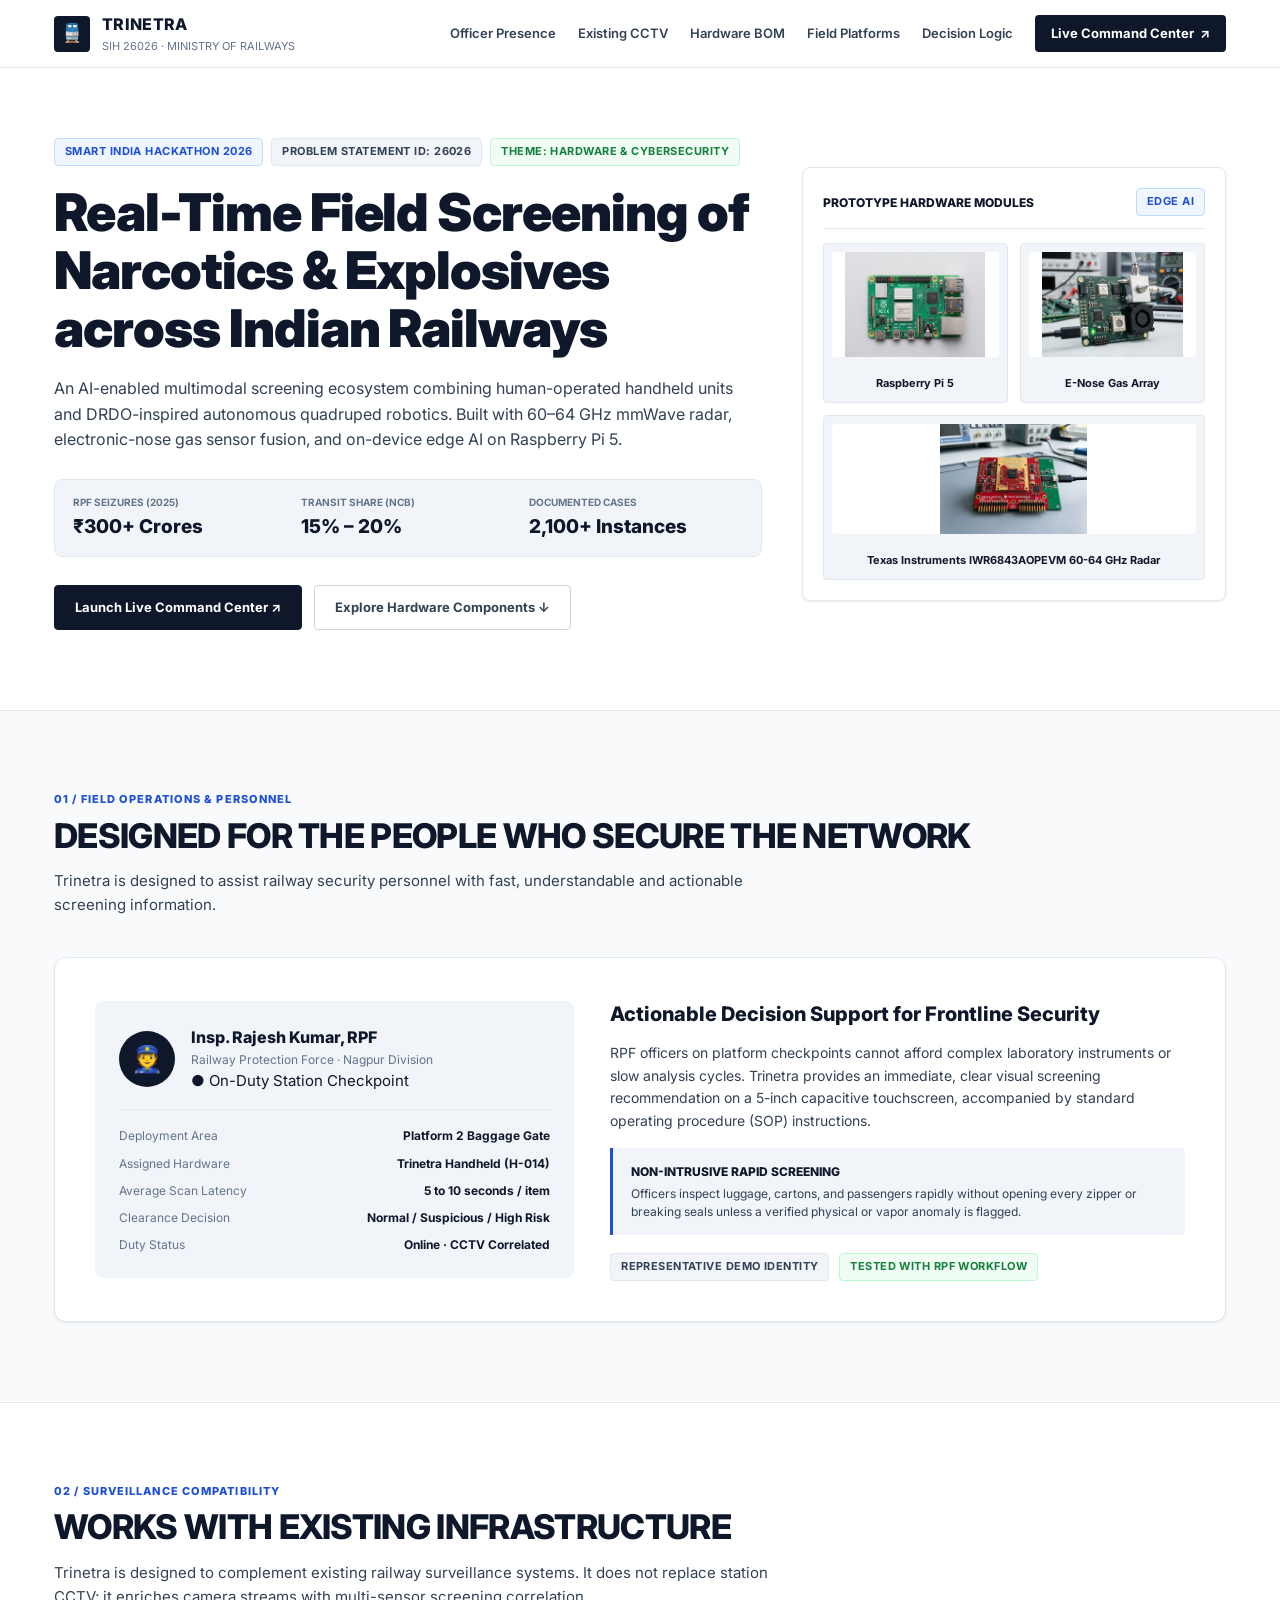
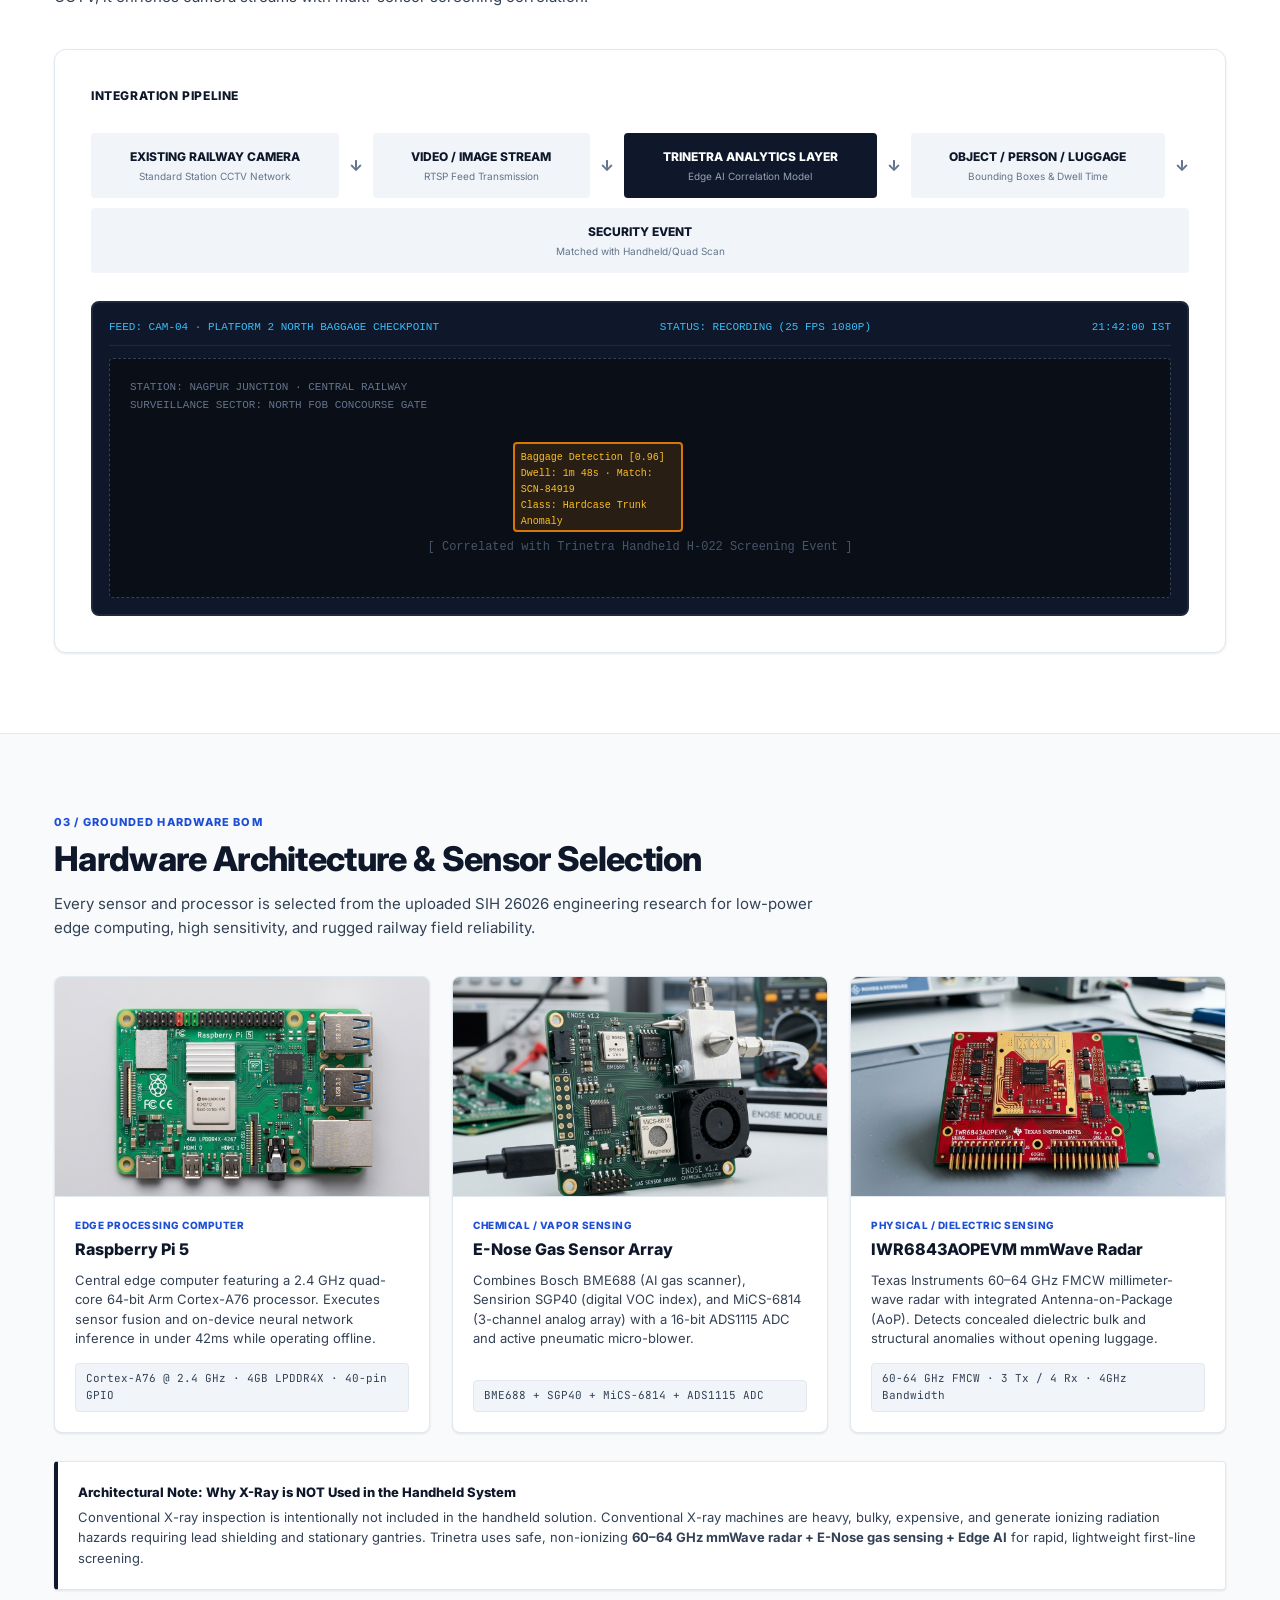
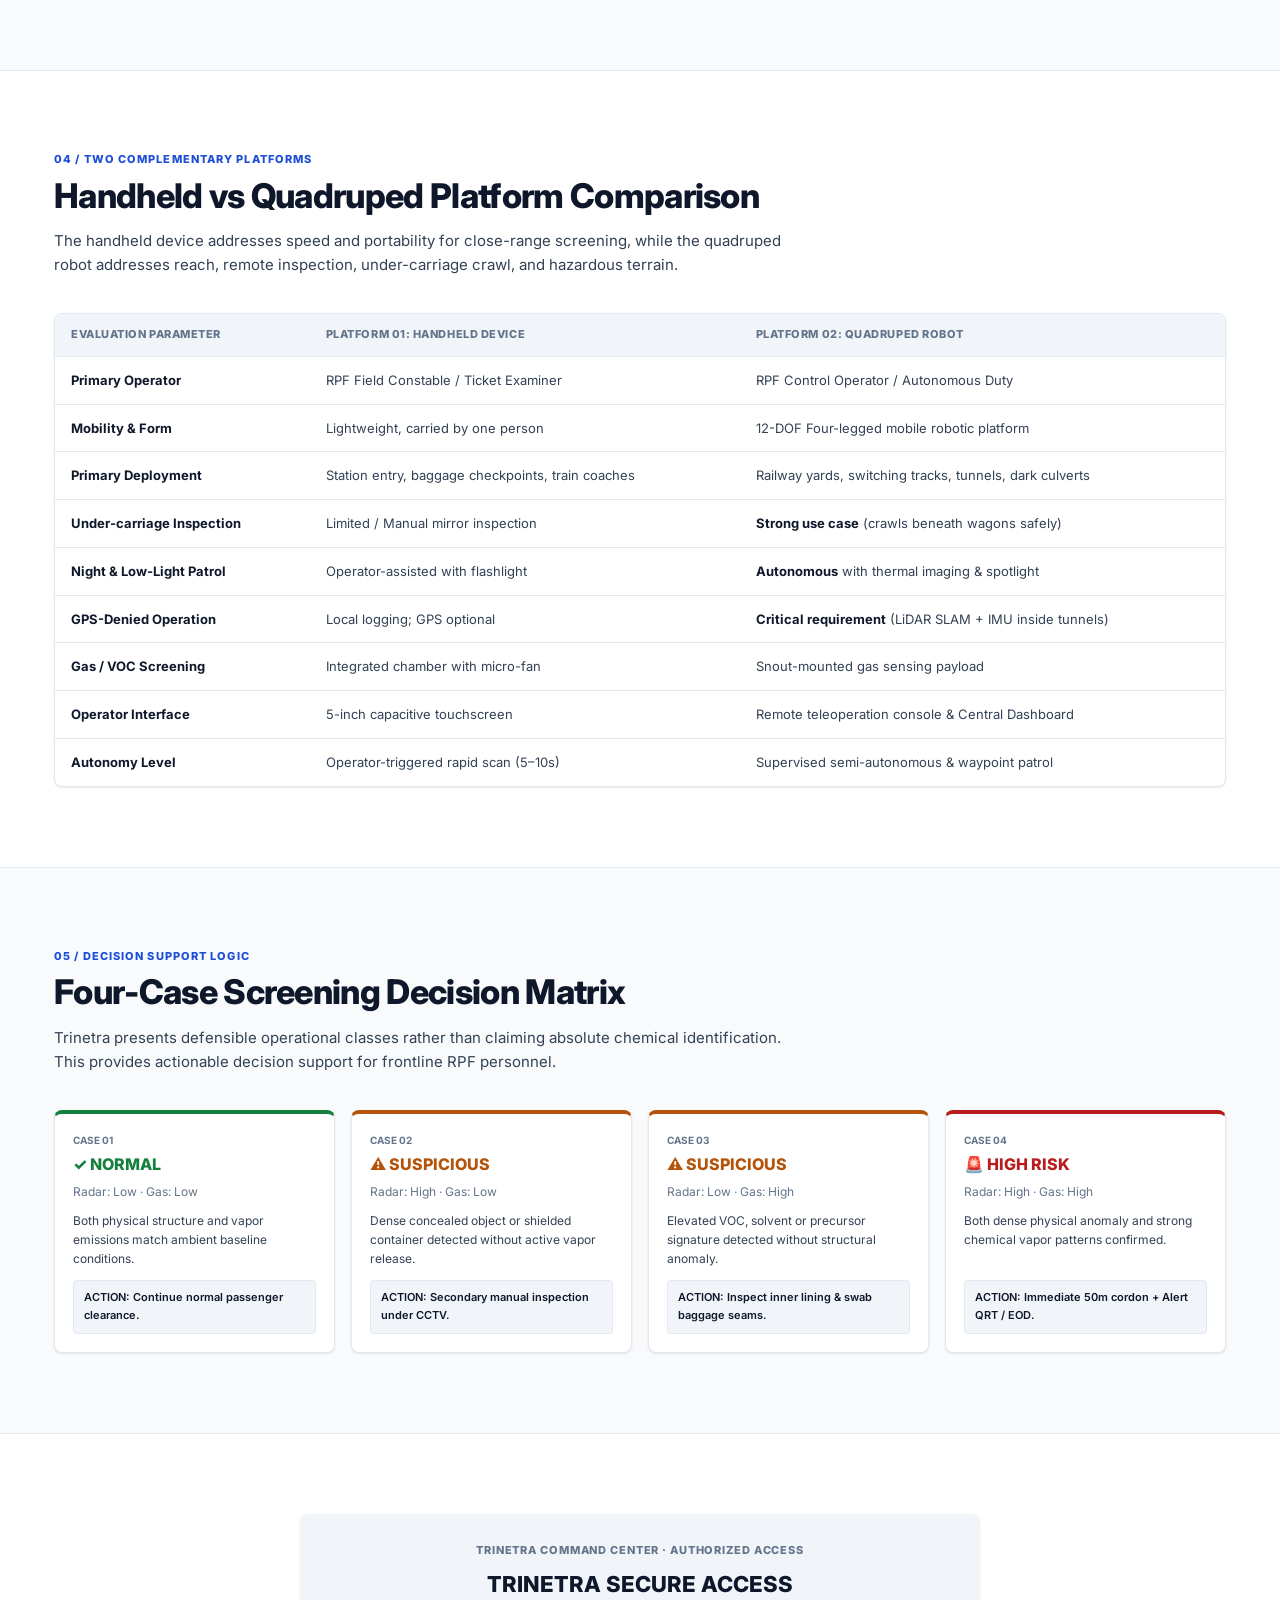
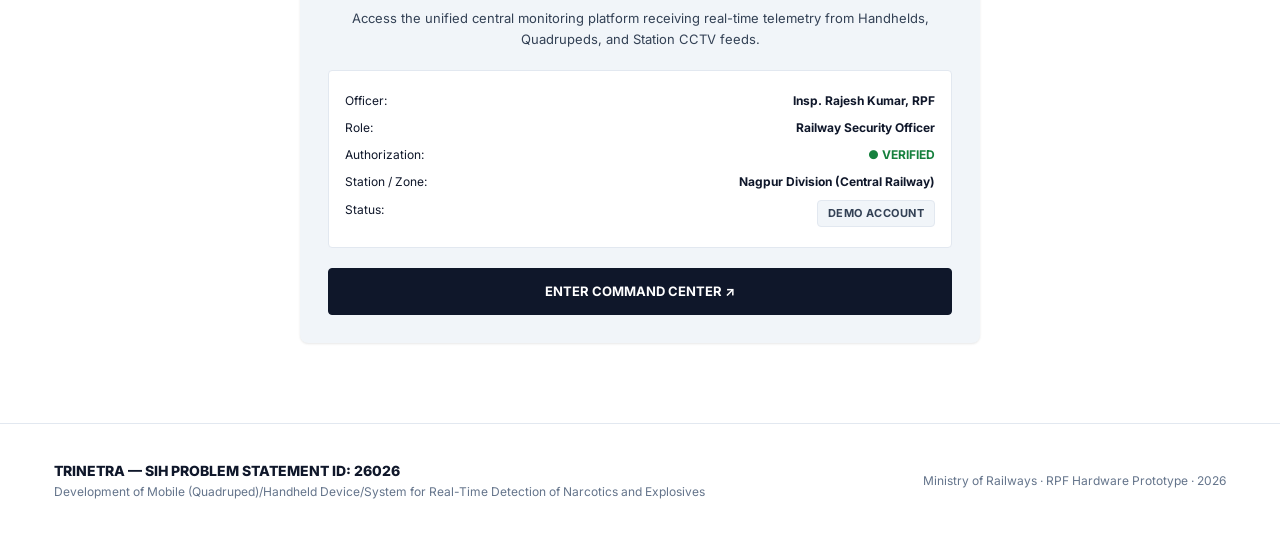
==== index.html @ e080b854 "Configure Vercel routing and root redirect" ====
<!DOCTYPE html>
<html lang="en">
<head>
  <meta charset="UTF-8">
  <meta http-equiv="refresh" content="0; url=trinetra_v2/index.html">
  <title>TRINETRA — Railway Narcotics & Explosives Detection System</title>
  <script>
    window.location.replace("trinetra_v2/index.html");
  </script>
</head>
<body>
  <p>Redirecting to <a href="trinetra_v2/index.html">TRINETRA</a>...</p>
</body>
</html>
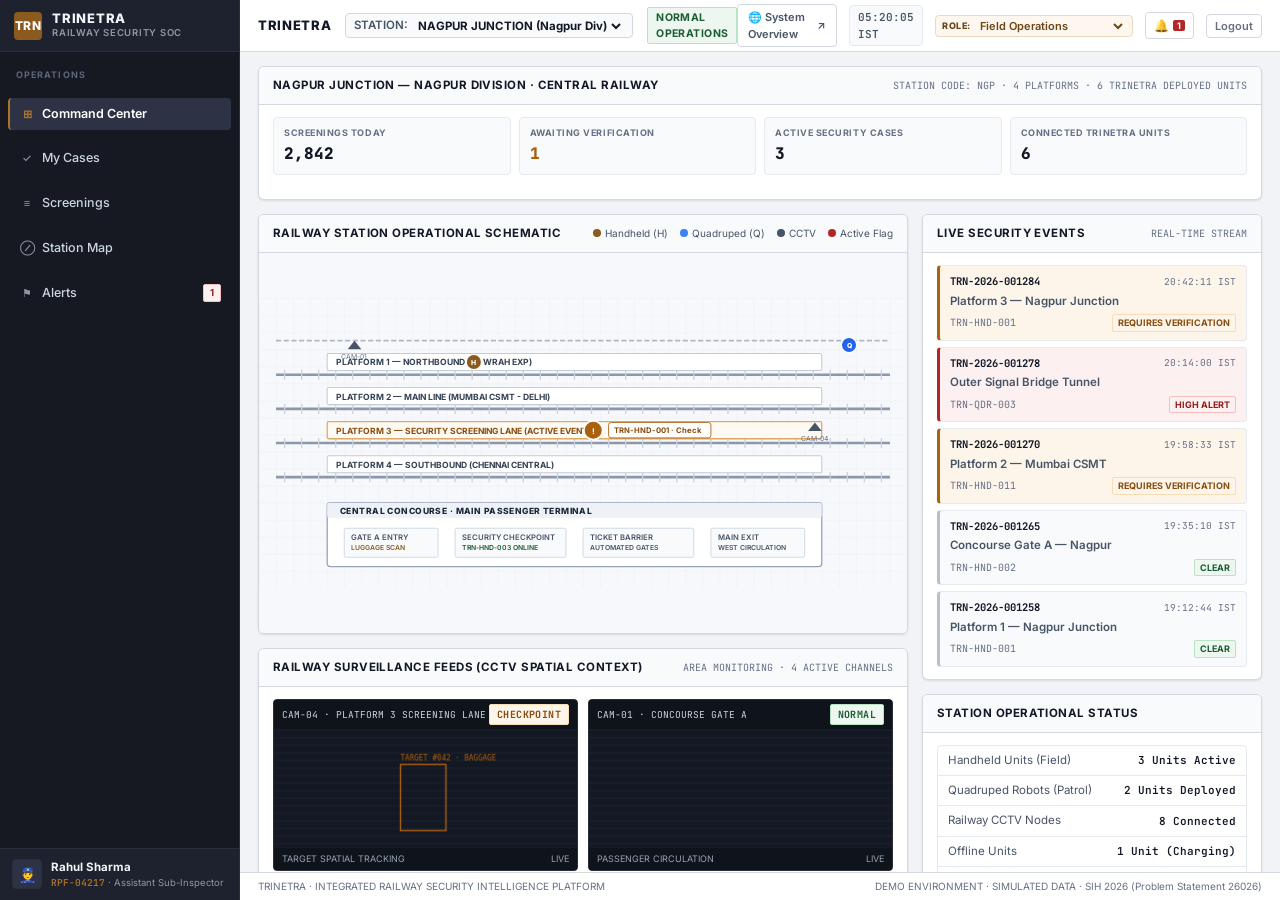
==== commit f2a0796f: "Set Live Command Center as the default landing route and launch active session on page load" ====
--- a/index.html
+++ b/index.html
@@ -2,13 +2,13 @@
 <html lang="en">
 <head>
   <meta charset="UTF-8">
-  <meta http-equiv="refresh" content="0; url=trinetra_v2/index.html">
-  <title>TRINETRA — Railway Narcotics & Explosives Detection System</title>
+  <meta http-equiv="refresh" content="0; url=trinetra_v2/command_center.html">
+  <title>TRINETRA — Railway Security Operations Center</title>
   <script>
-    window.location.replace("trinetra_v2/index.html");
+    window.location.replace("trinetra_v2/command_center.html");
   </script>
 </head>
 <body>
-  <p>Redirecting to <a href="trinetra_v2/index.html">TRINETRA</a>...</p>
+  <p>Redirecting to <a href="trinetra_v2/command_center.html">TRINETRA Live Command Center</a>...</p>
 </body>
 </html>
